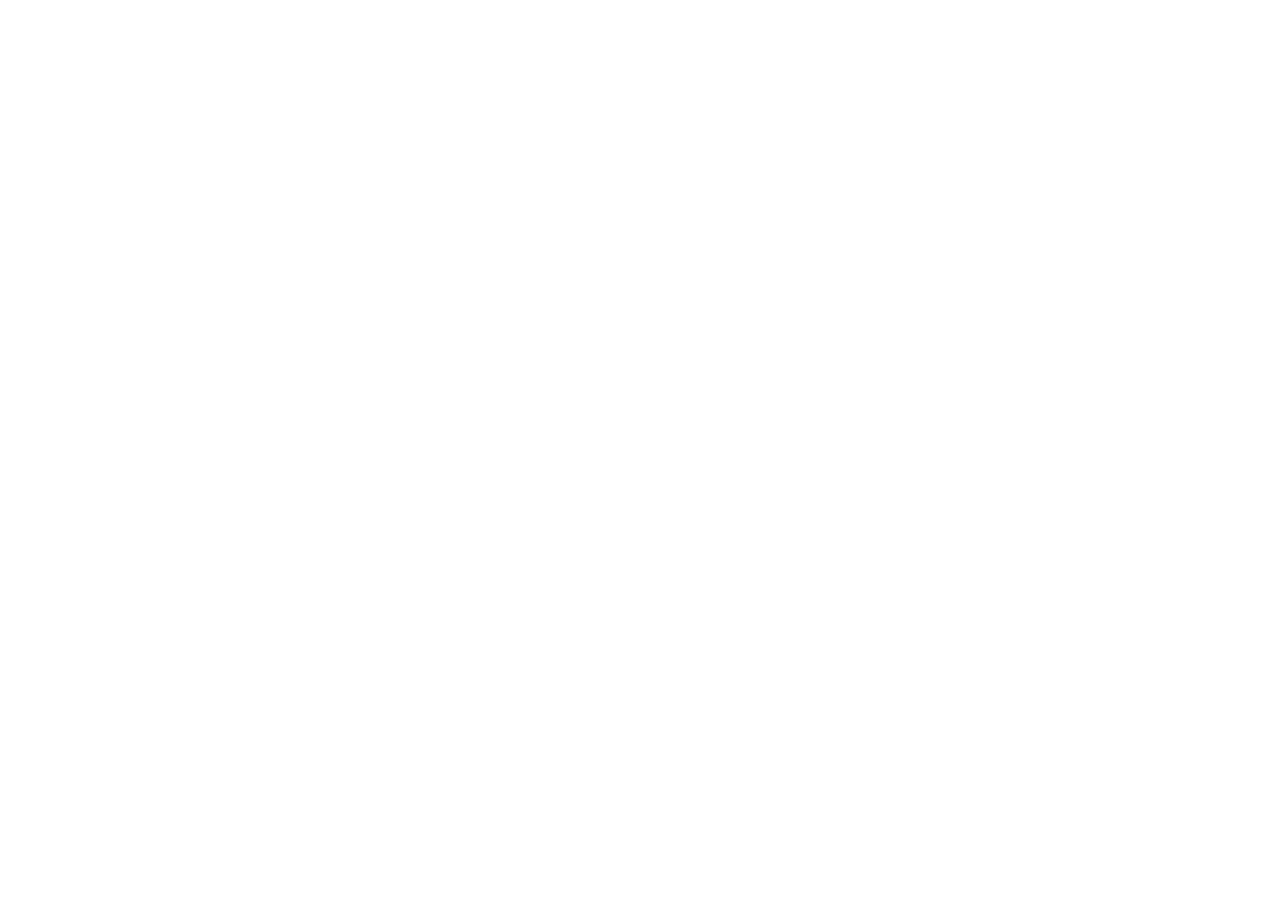
==== website/kontaktside.html @ d7597e10 "har lagt flere html filer i mappen (en for hver side) og har prøvet at lave html til den første side" ====
<!DOCTYPE html>
<html lang="en">
<head>
    <meta charset="UTF-8">
    <meta http-equiv="X-UA-Compatible" content="IE=edge">
    <meta name="viewport" content="width=device-width, initial-scale=1.0">
    <title>Ghost Media | Kontakt</title>
</head>
<body>
    
</body>
</html>
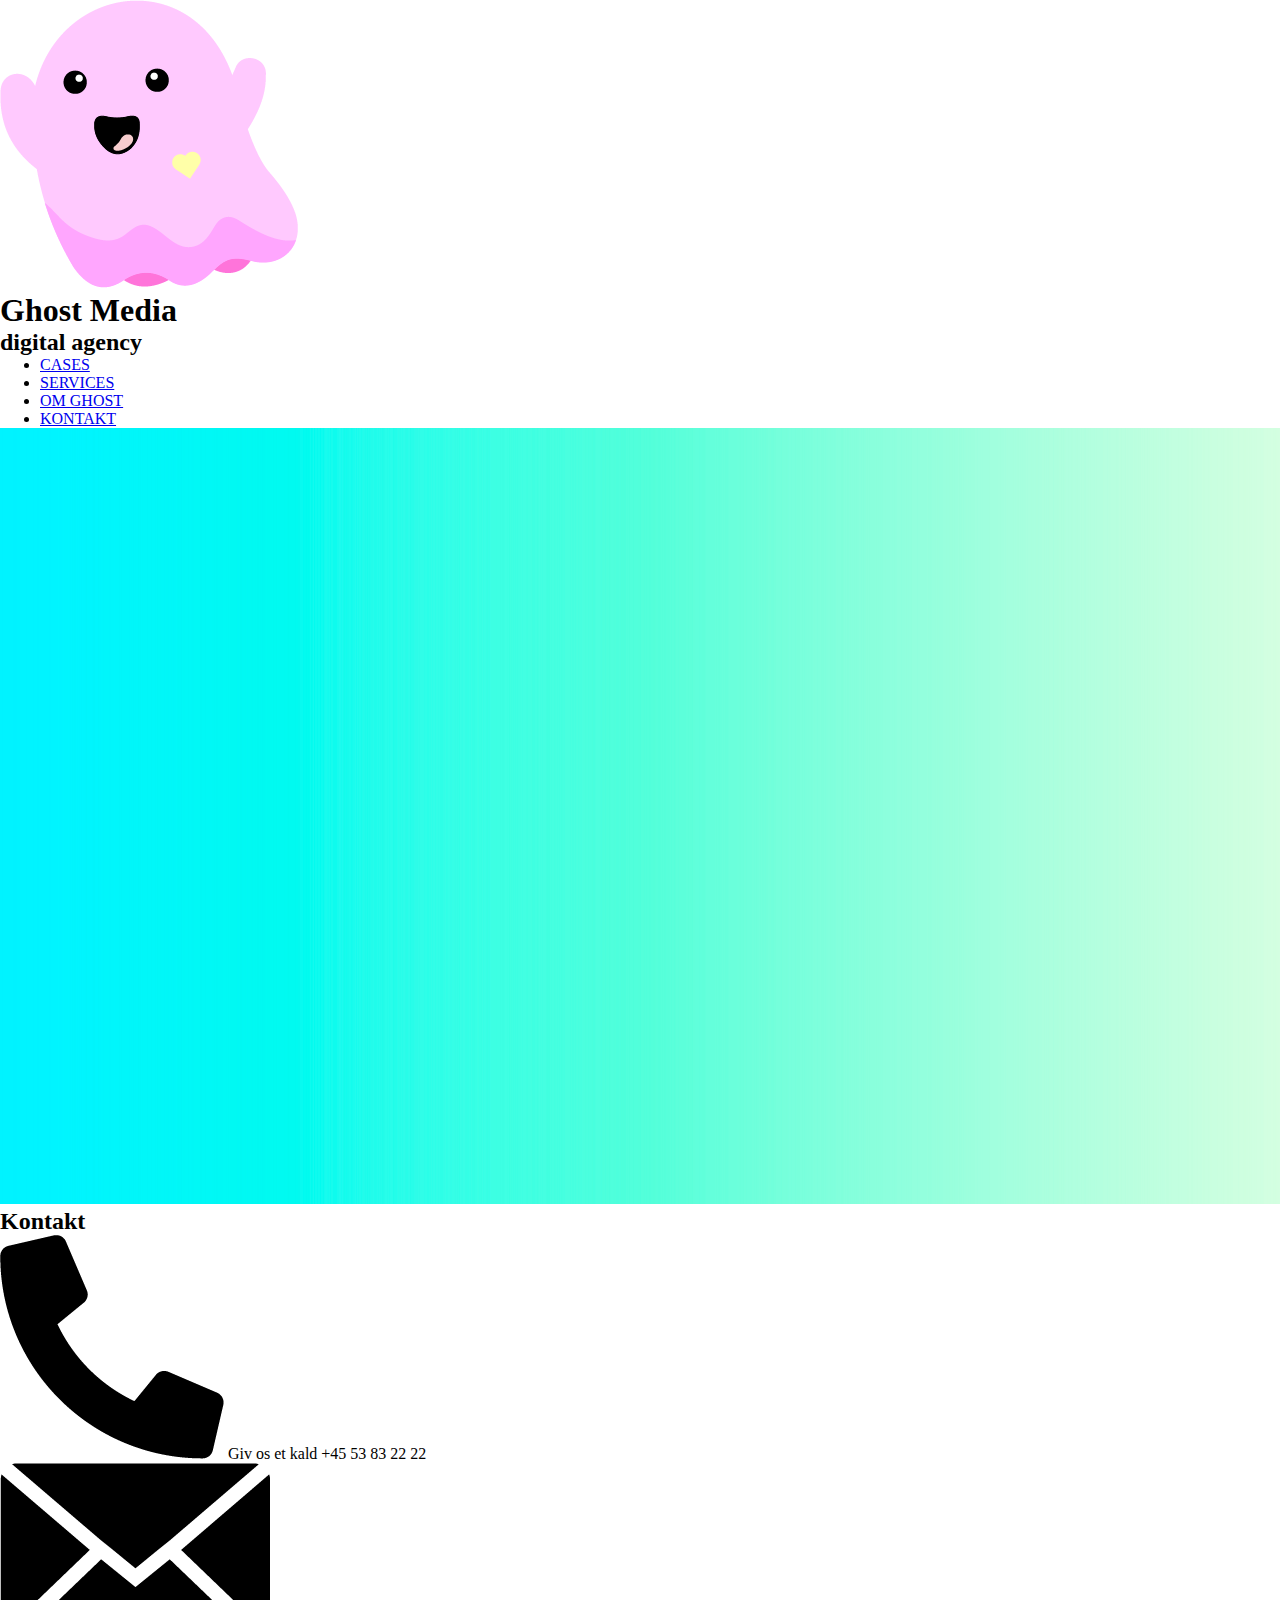
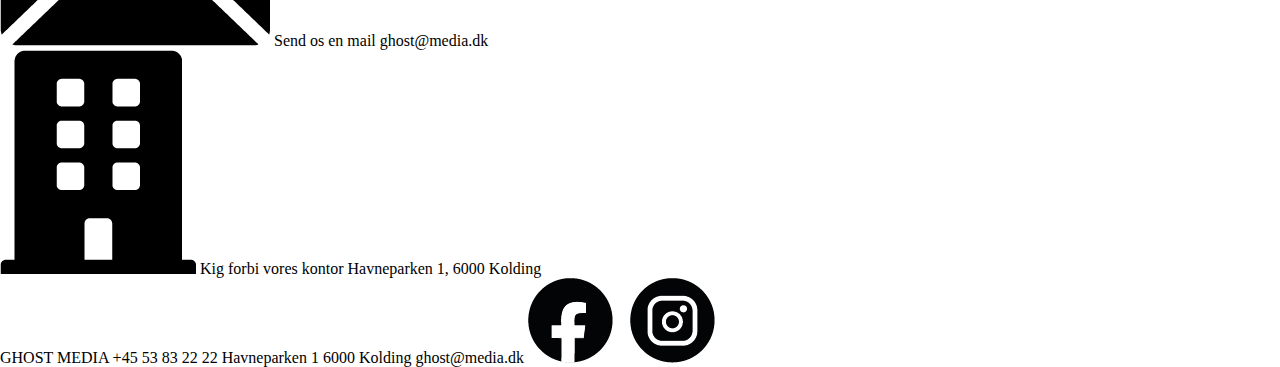
==== commit e8510642: "Kodet html filer" ====
--- a/website/kontaktside.html
+++ b/website/kontaktside.html
@@ -1,12 +1,71 @@
 <!DOCTYPE html>
-<html lang="en">
+<html lang="da">
 <head>
     <meta charset="UTF-8">
     <meta http-equiv="X-UA-Compatible" content="IE=edge">
+    <link rel="stylesheet" href="https://cdnjs.cloudflare.com/ajax/libs/font-awesome/5.15.3/css/all.min.css">
+    <link rel="stylesheet" href="../website/css/stylesheet.css">
     <meta name="viewport" content="width=device-width, initial-scale=1.0">
     <title>Ghost Media | Kontakt</title>
 </head>
 <body>
-    
+    <header>
+        <nav>
+            <img src="../website/img/logo.png" alt="logo">
+            <h1>Ghost Media</h1>
+            <h2>digital agency</h2>
+            <ul>
+                <li>
+                    <a href="#">CASES</a>
+                </li>
+                <li>
+                    <a href="#">SERVICES</a>
+                </li>
+                <li>
+                    <a href="#">OM GHOST</a>
+                </li>
+                <li>
+                    <a href="#">KONTAKT</a>
+                </li>
+            </ul>
+        </nav>
+    </header>
+    <section>
+        <img src="../website/img/kontakt baggrund.png" alt="Baggrunds billede">
+        <h2>Kontakt</h2>
+    </section>
+    <div>
+        <img src="../website/img/telefonikon.png" alt="Telefon ikon">
+        <span>Giv os et kald</span>
+        <span>+45 53 83 22 22</span>
+    </div>
+    <div>
+        <img src="../website/img/mailikon.png" alt="Mail ikon">
+        <span>Send os en mail</span>
+        <span>ghost@media.dk</span>
+    </div>
+    <div>
+        <img src="../website/img/bygningikon.png" alt="Bygning ikon">
+        <span>Kig forbi vores kontor</span>
+        <span>Havneparken 1, 6000 Kolding</span>
+    </div>
+    <article>
+        <!--Indsæt kontrakt formular her-->
+    </article>
+    <footer>
+        <span>GHOST MEDIA</span>
+        <span>+45 53 83 22 22</span>
+        <span>Havneparken 1</span>
+        <span>6000 Kolding</span>
+        <span>ghost@media.dk</span>
+        <img src="../website/img/someikoner.png" alt="SoMe ikoner">
+    </footer>
+    <script>
+        const navbarToggle = () => {
+        const nav = document.querySelector('.mainnav');
+        nav.classList.toggle('toggleShow');
+        }
+        document.querySelector('.fa-bars').addEventListener('click', navbarToggle);
+    </script>
 </body>
 </html>--- a/website/css/stylesheet.css
+++ b/website/css/stylesheet.css
@@ -0,0 +1,11 @@
+* {
+    box-sizing: border-box;
+    margin: 0;
+}
+
+/* Forside mobil */
+
+
+
+
+/* Branding side mobil */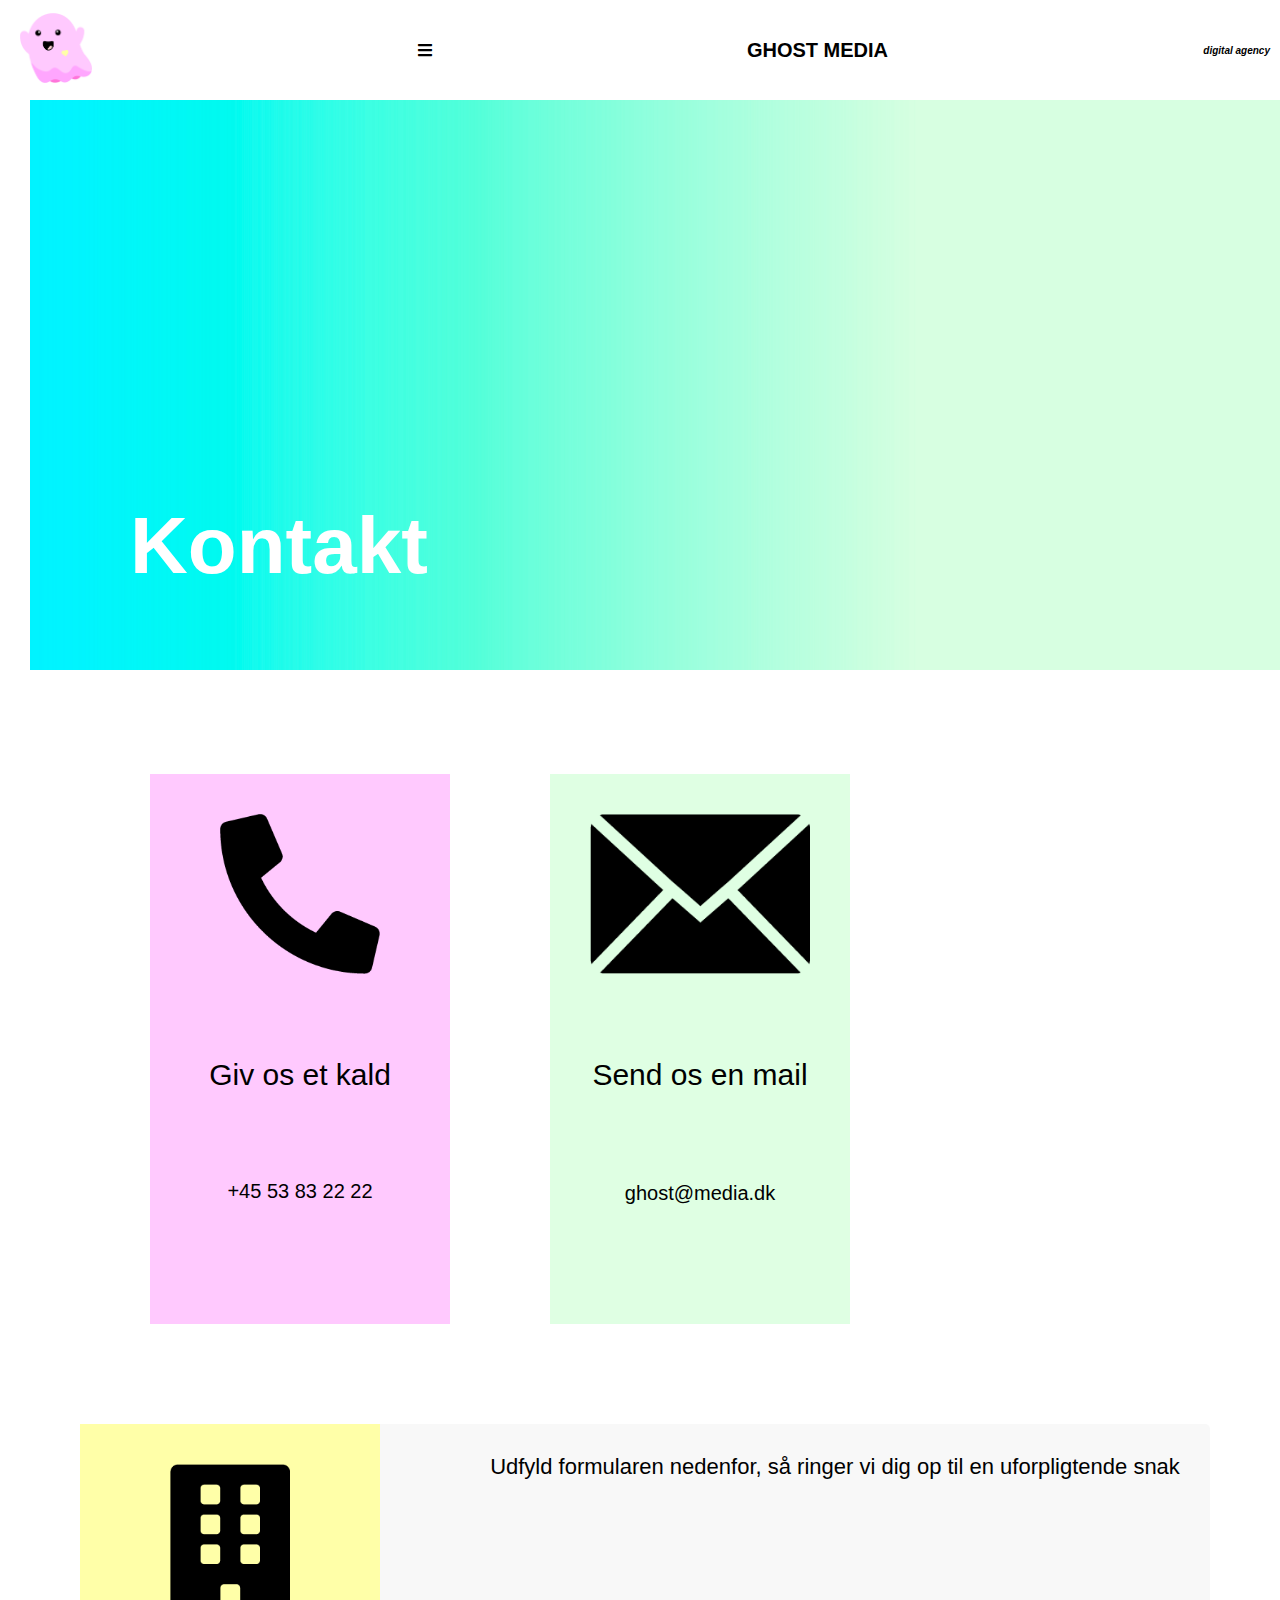
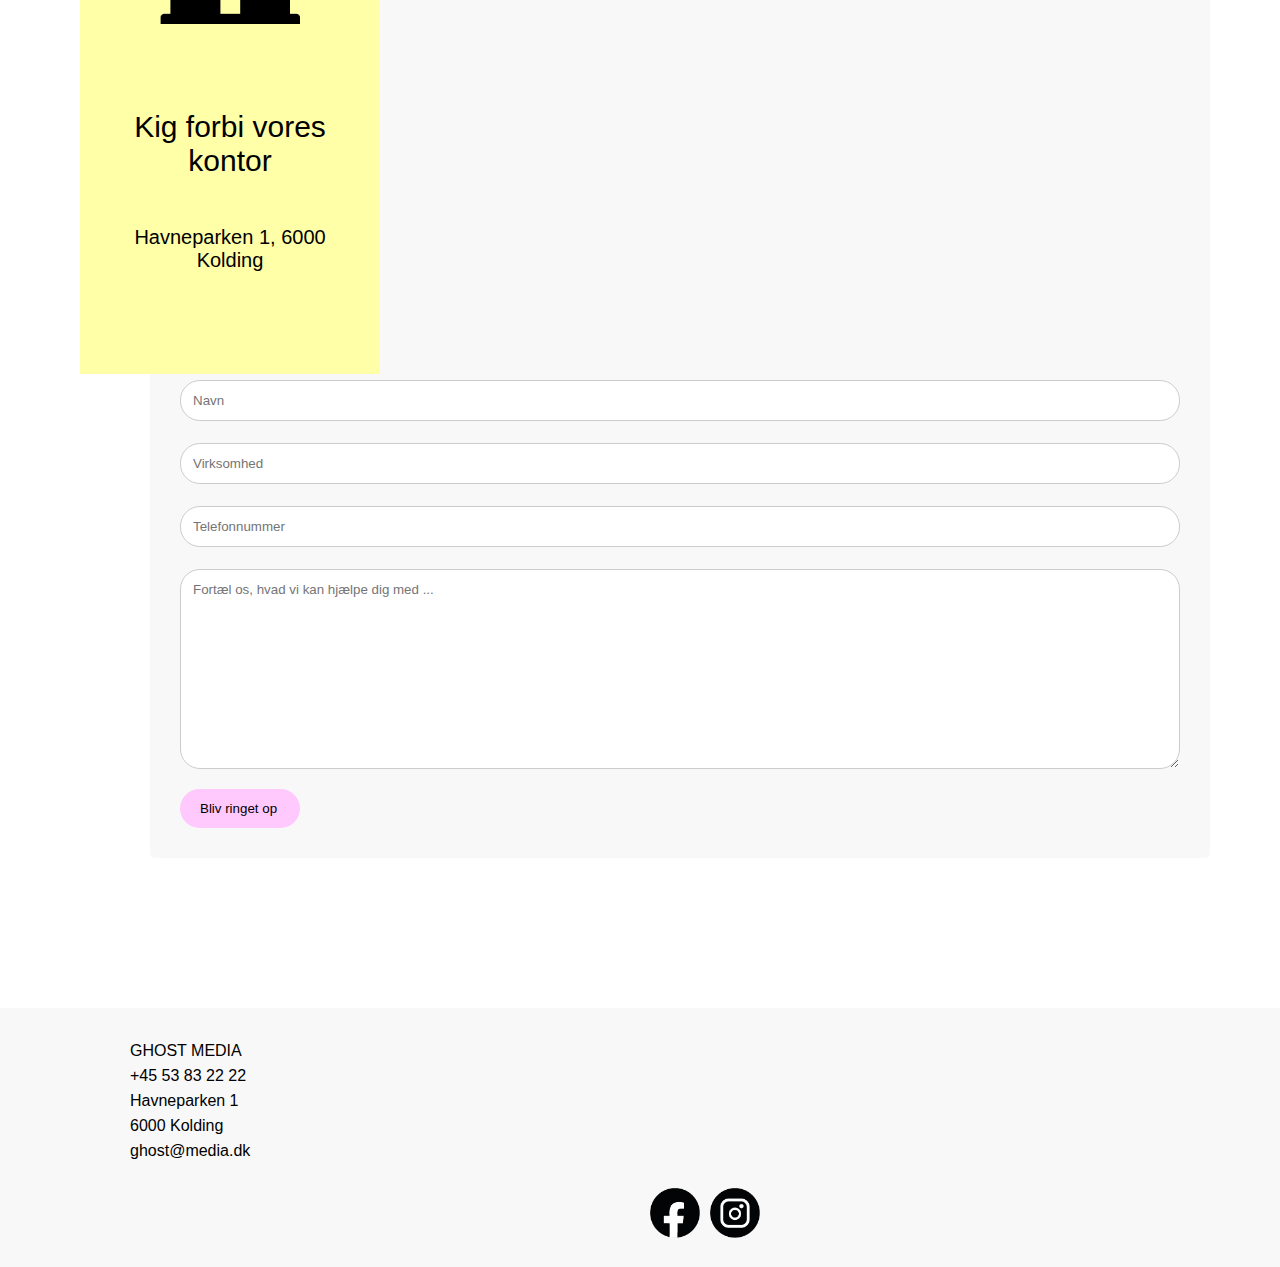
==== commit 2e303183: "nyt upload" ====
--- a/website/kontaktside.html
+++ b/website/kontaktside.html
@@ -11,9 +11,13 @@
 <body>
     <header>
         <nav>
-            <img src="../website/img/logo.png" alt="logo">
+            <a href="index.html">
+            <img class="logo" src ="../website/img/logo.png" alt="logo">
+            </a>
+            <!--Bars icon-->
+            <i class="fas fa-bars"></i> <!-- i.fas.fa-bars + enter (bars udskiftes alt efter ikon)-->
             <h1>Ghost Media</h1>
-            <h2>digital agency</h2>
+            <h2 class="h2header">digital agency</h2>
             <ul>
                 <li>
                     <a href="#">CASES</a>
@@ -31,34 +35,59 @@
         </nav>
     </header>
     <section>
-        <img src="../website/img/kontakt baggrund.png" alt="Baggrunds billede">
-        <h2>Kontakt</h2>
+        <img class="forsidebillede" src="../website/img/kontakt baggrund.png" alt="Baggrunds billede">
+        <h2 class="h2kontakt">Kontakt</h2>
     </section>
-    <div>
-        <img src="../website/img/telefonikon.png" alt="Telefon ikon">
-        <span>Giv os et kald</span>
-        <span>+45 53 83 22 22</span>
+    <div class="telefonboks">
+        <img class="telefonikon" src="../website/img/telefonikon.png" alt="Telefon ikon">
+        <br>
+        <p class="telefonp1">Giv os et kald</p>
+        <br>
+        <p class="telefonp2">+45 53 83 22 22</p>
     </div>
-    <div>
-        <img src="../website/img/mailikon.png" alt="Mail ikon">
-        <span>Send os en mail</span>
-        <span>ghost@media.dk</span>
+    <div class="mailboks">
+        <img class="mailikon" src="../website/img/mailikon.png" alt="Mail ikon">
+        <br>
+        <p class="mailp1">Send os en mail</p>
+        <p class="mailp2">ghost@media.dk</p>
     </div>
-    <div>
-        <img src="../website/img/bygningikon.png" alt="Bygning ikon">
-        <span>Kig forbi vores kontor</span>
-        <span>Havneparken 1, 6000 Kolding</span>
+    <div class="bygningboks">
+        <img class="bygningikon" src="../website/img/bygningikon.png" alt="Bygning ikon">
+        <br>
+        <p class="bygningp1">Kig forbi vores kontor</p>
+        <br>
+        <p class="bygningp2">Havneparken 1, 6000 Kolding</p>
     </div>
-    <article>
-        <!--Indsæt kontrakt formular her-->
-    </article>
+     <div class="container">
+            <p class="pformular">Udfyld formularen nedenfor, så ringer vi dig op til en uforpligtende snak</p>
+
+            <form action="action_page.php">
+          
+              <input type="text" id="navn" name="Navn" placeholder="Navn">
+          
+              <input type="text" id="virksomhed" name="virksomhed" placeholder="Virksomhed">
+          
+              <input type="text" id="telefonnummer" name="telefonnummer" placeholder="Telefonnummer">
+          
+              <textarea id="hjælp" name="hjælp" placeholder="Fortæl os, hvad vi kan hjælpe dig med ..." style="height:200px"></textarea>
+          
+              <input type="blivringetop" value="Bliv ringet op">
+          
+            </form>
+    </div>
+    
     <footer>
-        <span>GHOST MEDIA</span>
-        <span>+45 53 83 22 22</span>
-        <span>Havneparken 1</span>
-        <span>6000 Kolding</span>
-        <span>ghost@media.dk</span>
-        <img src="../website/img/someikoner.png" alt="SoMe ikoner">
+        <span class="footertekst">GHOST MEDIA</span>
+        <br>
+        <span class="footertekst">+45 53 83 22 22</span>
+        <br>
+        <span class="footertekst">Havneparken 1</span>
+        <br>
+        <span class="footertekst">6000 Kolding</span>
+        <br>
+        <span class="footertekst">ghost@media.dk</span>
+        <br>
+        <img class="some" src="../website/img/someikoner.png" alt="SoMe ikoner">
     </footer>
     <script>
         const navbarToggle = () => {
--- a/website/css/stylesheet.css
+++ b/website/css/stylesheet.css
@@ -1,11 +1,792 @@
 * {
     box-sizing: border-box;
     margin: 0;
+    font-family: Arial, Helvetica, sans-serif;
+}
+img{
+    max-width: 100%;
 }
 
 /* Forside mobil */
 
-
-
-
-/* Branding side mobil */+/* Header */
+header {
+    background-color: white;
+}
+header nav {
+    display: flex;
+    justify-content: space-between;
+    align-items: center;
+    height: 100px;
+    padding: 0 10px;
+}
+header ul {
+    display: none;
+}
+header a {
+    text-decoration: none;
+    color: black;
+    padding: 10px;
+}
+.logo {
+    height: 50px;
+}
+.toggleShow { /* Class brugt til at få menupunkterne vist ved klik på bars */
+    display: flex;
+    flex-direction: column;
+    align-items: center;
+    position: absolute;
+    top: 100px; /* Placerer menuen under headeren */
+    left: 0;
+    background-color:white;
+    width: 100%;
+    list-style-type: none;
+    padding: 0;
+}    
+.toggleShow li,
+.toggleShow a {
+        padding: 15px;
+}
+h1{
+    font-size: 20px;
+    color: black;
+    text-align: center;
+    text-transform: uppercase;
+}
+.h2header {
+    font-size: 10px;
+    font-style: italic;
+}
+
+/* Main */
+.forsidebillede {
+    height: 500px;
+    position: relative;
+}
+.h2nr2 {
+    position: absolute;
+    padding-top: 110px;
+    color: white;
+    display: inline-block;
+    text-align: center;
+    top: 110px;
+    left: 75px;
+    font-size: 25px;
+}
+.h3nr1 {
+    position: absolute;
+    padding-top: 130px;
+    color: white;
+    font-size: 13px;
+    display: inline-block;
+    text-align: center;
+    top: 150px;
+    left: 35px;
+}
+.knap1 {
+    position: absolute;
+    text-decoration: none;
+    padding: 15px;
+    color: white;
+    font-size: 15px;
+    top: 350px;
+    left: 100px;
+    border-style: solid;
+}
+.knap2 {
+    position: absolute;
+    text-decoration: none;
+    padding-top: 15px;
+    padding-bottom: 15px;
+    padding-left: 18px;
+    padding-right: 18px;
+    color: white;
+    font-size: 15px;
+    top: 430px;
+    left: 100px;
+    border-style: solid;
+}
+.knap3 {
+    position: absolute;
+    text-decoration: none;
+    padding-top: 15px;
+    padding-bottom: 15px;
+    padding-left: 23px;
+    padding-right: 23px;
+    color: white;
+    font-size: 15px;
+    top: 510px;
+    left: 100px;
+    border-style: solid;
+}
+
+/* Indsæt video her */
+
+.sloganbillede {
+    position: relative;
+    height: 200px;
+    margin-top: 40px;
+    margin-bottom: 40px;
+}
+.slogan {
+    position: absolute;
+    font-size: 25px;
+    margin-left: 30px;
+    left: 28px;
+    top: 730px;
+}
+.team {
+    margin-top: 50px;
+    margin-bottom: 50px;
+}
+.h2team {
+    margin-bottom: 20px;
+    margin-left: 20px;
+}
+.pteam1, .pteam2, .pteam3 {
+    margin-left: 20px;
+    margin-right: 20px;
+    margin-bottom: 35px;
+    line-height: 30px;
+    font-size: 14px;
+}
+.ghost {
+    height: 30px;
+    margin-top: 20px;
+    margin-left: 20px;
+}
+.kunder1 {
+    font-size: 15px;
+    margin-bottom: 5px;
+    margin-left: 20px;
+    font-weight: lighter;
+}
+.kunder2 {
+    font-size: 30px;
+    margin-bottom: 30px;
+    margin-left: 20px;
+    font-weight: lighter;
+}
+.kundelogo {
+    margin-bottom: 50px;
+    margin-left: 20px;
+    margin-right: 20px;
+    height: 179px;
+}
+footer {
+    background-color: #F8F8F8;
+    padding-top: 30px;
+}
+.footertekst {
+    margin-left: 130px;
+    line-height: 25px;
+}
+.some {
+    height: 100px;
+    padding-top: 25px;
+    padding-bottom: 25px;
+    margin-left: 130px;
+}
+
+
+/* Branding side mobil */
+
+/* Header */
+header {
+    background-color: white;
+}
+header nav {
+    display: flex;
+    justify-content: space-between;
+    align-items: center;
+    height: 100px;
+    padding: 0 10px;
+}
+header ul {
+    display: none;
+}
+header a {
+    text-decoration: none;
+    color: black;
+    padding: 10px;
+}
+.logo {
+    height: 50px;
+}
+.toggleShow { /* Class brugt til at få menupunkterne vist ved klik på bars */
+    display: flex;
+    flex-direction: column;
+    align-items: center;
+    position: absolute;
+    top: 100px; /* Placerer menuen under headeren */
+    left: 0;
+    background-color:white;
+    width: 100%;
+    list-style-type: none;
+    padding: 0;
+}    
+.toggleShow li,
+.toggleShow a {
+        padding: 15px;
+}
+h1 {
+    font-size: 20px;
+    color: black;
+    text-align: center;
+    text-transform: uppercase;
+}
+.h2header {
+    font-size: 10px;
+    font-style: italic;
+}
+
+/* Main */
+.forsidebillede {
+    height: 500px;
+    position: relative;
+}
+.h2branding {
+    position: absolute;
+    color: white;
+    display: inline-block;
+    text-align: center;
+    top: 300px;
+    left: 20px;
+    font-size: 40px;
+}
+.h2branding2 {
+    margin-top: 70px;
+    font-size: 20px;
+    margin-left: 35px;
+}
+.pbranding1, .pbranding2, .pbranding3, .pbranding4 {
+    margin-top: 30px;
+    margin-left: 20px;
+    margin-right: 20px;
+    line-height: 30px;
+    font-size: 14px;
+    text-align: center;
+}
+.h2cases {
+    margin-top: 100px;
+    margin-left: 50px;
+    font-weight: lighter;
+}
+.casesimg {
+    height: 300px;
+    margin-top: 30px;
+    margin-left: 70px;
+}
+.callusbillede {
+    height: 200px;
+    margin-top: 130px;
+    position: relative;
+}
+.callusspan1 {
+    margin-left: 95px;
+    font-size: 15px;
+    color: white;
+    position: absolute;
+    top: 2450px;
+    left: 1px;
+}
+.callusspan2 {
+    margin-left: 55px;
+    font-size: 35px;
+    font-weight: bold;
+    color: white;
+    position: absolute;
+    top: 2500px;
+    left: 1px;
+}
+footer {
+    background-color: #F8F8F8;
+    padding-top: 30px;
+}
+.footertekst {
+    margin-left: 130px;
+    line-height: 25px;
+}
+.some {
+    height: 100px;
+    padding-top: 25px;
+    padding-bottom: 25px;
+    margin-left: 130px;
+}
+
+/* Kontakt side mobil */
+
+/* Header */
+header {
+    background-color: white;
+}
+header nav {
+    display: flex;
+    justify-content: space-between;
+    align-items: center;
+    height: 100px;
+    padding: 0 10px;
+}
+header ul {
+    display: none;
+}
+header a {
+    text-decoration: none;
+    color: black;
+    padding: 10px;
+}
+.logo {
+    height: 50px;
+}
+.toggleShow { /* Class brugt til at få menupunkterne vist ved klik på bars */
+    display: flex;
+    flex-direction: column;
+    align-items: center;
+    position: absolute;
+    top: 100px; /* Placerer menuen under headeren */
+    left: 0;
+    background-color:white;
+    width: 100%;
+    list-style-type: none;
+    padding: 0;
+}    
+.toggleShow li,
+.toggleShow a {
+        padding: 15px;
+}
+h1 {
+    font-size: 20px;
+    color: black;
+    text-align: center;
+    text-transform: uppercase;
+}
+.h2header {
+    font-size: 10px;
+    font-style: italic;
+}
+
+/* Main */
+.forsidebillede {
+    height: 500px;
+    position: relative;
+    width: 100%;
+}
+.h2kontakt{
+    position: absolute;
+    color: white;
+    display: inline-block;
+    text-align: center;
+    top: 300px;
+    left: 20px;
+    font-size: 40px;
+}
+
+.telefonboks {
+    background-color: #FFC9FE;
+    width: 170px;
+    margin-top: 30px;
+    text-align: center;
+    padding: 20px;
+    margin-left: 15px;
+    float: left;
+}
+.telefonikon {
+    height: 120px;
+    padding: 20px;
+}
+.telefonp1 {
+    padding-top: 40px;
+    font-size: 18px;
+}
+.telefonp2{
+    padding-top: 20px;
+    font-size: 12px;
+}
+
+.mailboks {
+    background-color: #DFFFE3;
+    width: 170px;
+    margin-top: 30px;
+    text-align: center;
+    padding: 20px;
+    float: right;
+    margin-right: 25px;
+}
+.mailikon {
+    height: 120px;
+    padding: 20px;
+}
+.mailp1 {
+    padding-top: 40px;
+    font-size: 18px;
+}
+.mailp2 {
+    padding-top: 38px;
+    font-size: 12px;
+}
+
+.bygningboks {
+    background-color: #FFFFA8;
+    width: 170px;
+    margin-top: 350px;
+    text-align: center;
+    padding: 20px;
+    margin-left: 110px;
+    margin-right: 110px;
+    
+}
+.bygningikon {
+    height: 120px;
+    padding: 20px;
+}
+.bygningp1 {
+    padding-top: 40px;
+    font-size: 18px;
+}
+.bygningp2 {
+    padding-top: 20px;
+    font-size: 12px;
+}
+input[type=text], select, textarea {
+    width: 100%; 
+    padding: 12px;
+    border: 1px solid #ccc; 
+    border-radius: 20px; 
+    box-sizing: border-box; 
+    margin-top: 6px; 
+    margin-bottom: 16px; 
+    resize: vertical;
+  }
+
+  .pformular {
+      font-size: 15px;
+      padding-bottom: 15px;
+  
+  }
+  input[type=blivringetop] {
+    background-color: #FFC9FE;
+    color: black;
+    padding: 12px 20px;
+    border: none;
+    border-radius: 20px;
+    width: 120px;
+
+  }
+  
+  input[type=blivringetop]:hover {
+    background-color: #FFC9FE;
+  }
+  .container {
+    border-radius: 5px;
+    background-color: #f8f8f8;
+    padding: 30px;
+    margin-right: 20px;
+    margin-left: 20px;
+    margin-bottom: 100px;
+    margin-top: 40px;
+  }
+.kontaktfooter {
+    background-color: #F8F8F8;
+    padding-top: 30px;
+}
+.footertekstkontakt {
+    margin-left: 130px;
+    line-height: 25px;
+}
+.somekontakt {
+    height: 100px;
+    padding-top: 25px;
+    padding-bottom: 25px;
+    margin-left: 130px;
+}
+
+/* Forside desktop */
+@media screen and (min-width: 700px) {
+    
+    /* Header */
+    .logo {
+        height: 70px;
+    }
+
+    /* Main */
+    .forsidebillede {
+        height: 570px;
+        margin-left: 30px;
+        margin-right: 30px;
+    }
+    .h2nr2 {
+        padding-top: 60px;
+        top: 110px;
+        left: 100px;
+        font-size: 30px;
+    }
+    .h3nr1 {
+        padding-top: 100px;
+        font-size: 20px;
+        top: 150px;
+        left: 100px;
+    }
+    .knap1 {
+        padding: 25px;
+        font-size: 25px;
+        top: 500px;
+        left: 100px;
+    }
+    .knap2 {
+        padding-top: 25px;
+        padding-bottom: 25px;
+        padding-left: 29px;
+        padding-right: 29px;
+        font-size: 25px;
+        top: 500px;
+        left: 600px;
+    }
+    .knap3 {
+        padding-top: 25px;
+        padding-bottom: 25px;
+        padding-left: 37px;
+        padding-right: 37px;
+        font-size: 25px;
+        top: 500px;
+        left: 1050px;
+    }
+    .sloganbillede {
+        height: 250px;
+        width: 100%;
+    }
+    .slogan {
+        font-size: 40px;
+        margin-left: 500px;
+        left: 25px;
+        top: 815px;
+    }
+    .team {
+        margin-top: 100px;
+        margin-bottom: 100px;
+    }
+    .h2team {
+        margin-bottom: 20px;
+        margin-left: 900px;
+    }
+    .pteam1, .pteam2, .pteam3 {
+        margin-left: 900px;
+        margin-right: 40px;
+        margin-bottom: 35px;
+        line-height: 50px;
+        font-size: 15px;
+    }
+    .ghost {
+        height: 50px;
+        margin-left: 350px;
+    }
+    .kunder1 {
+        font-size: 20px;
+        margin-bottom: 10px;
+        margin-left: 350px;
+    }
+    .kunder2 {
+        font-size: 35px;
+        margin-bottom: 50px;
+        margin-left: 350px;
+    }
+    .kundelogo {
+        margin-bottom: 150px;
+        margin-left: 350px;
+        height: 400px;
+    }
+    footer {
+        padding-top: 30px;
+    }
+    .footertekst {
+        margin-left: 130px;
+        line-height: 25px;
+    }
+    .some {
+        padding-top: 25px;
+        padding-bottom: 25px;
+        margin-left: 650px;
+    }
+}
+
+/* Branding side desktop */
+@media screen and (min-width: 700px) {
+    
+    /* Header */
+    .logo {
+        height: 70px;
+    }
+
+    /* Main */
+    .forsidebillede {
+        height: 570px;
+        margin-left: 30px;
+        margin-right: 30px;
+    }
+    .h2branding {
+        top: 500px;
+        left: 130px;
+        font-size: 80px;
+    }
+    .h2branding2 {
+        margin-top: 150px;
+        margin-bottom: 80px;
+        font-size: 40px;
+        text-align: center;
+    }
+    .pbranding1, .pbranding2, .pbranding3, .pbranding4 {
+        margin-top: 30px;
+        margin-left: 250px;
+        margin-right: 250px;
+        line-height: 40px;
+        font-size: 15px;
+    }
+    .h2cases {
+        margin-top: 200px;
+        margin-left: 70px;
+    }
+    .casesimg {
+        height: 420px;
+        margin-top: 30px;
+        margin-left: 70px;
+        margin-right: 70px;
+    }
+    .callusbillede {
+        height: 250px;
+        width: 100%;
+        margin-top: 250px;
+    }
+    .callusspan1 {
+        margin-left: 600px;
+        font-size: 20px;
+        top: 2225px;
+    }
+    .callusspan2 {
+        margin-left: 500px;
+        font-size: 60px;
+        top: 2280px;
+    }
+    footer {
+        padding-top: 30px;
+    }
+    .footertekst {
+        margin-left: 130px;
+        line-height: 25px;
+    }
+    .some {
+        padding-top: 25px;
+        padding-bottom: 25px;
+        margin-left: 650px;
+    }
+}
+
+/* Kontakt side desktop */
+@media screen and (min-width: 700px) {
+ 
+/* Header */
+ .logo {
+    height: 70px;
+}
+
+/* Main */
+.forsidebillede {
+    height: 570px;
+    margin-left: 30px;
+    margin-right: 30px;
+}
+.h2kontakt {
+    top: 500px;
+    left: 130px;
+    font-size: 80px;
+}
+.telefonboks {
+    width: 300px;
+    height: 550px;
+    margin-top: 100px;
+    text-align: center;
+    padding: 20px;
+    margin-left: 150px;
+    float: left;
+
+}
+.telefonikon{
+height: 200px;
+padding: 20px;
+}
+.telefonp1 {
+    padding-top: 60px;
+    font-size: 30px;
+}
+.telefonp2{
+    padding-top: 70px;
+    font-size: 20px;
+}
+.mailboks {
+    width: 300px;
+    height: 550px;
+    margin-top: 100px;
+    text-align: center;
+    padding: 20px;
+    margin-left: 100px;
+    float: left;
+
+}
+.mailikon{
+height: 200px;
+padding: 20px;
+}
+.mailp1 {
+    padding-top: 60px;
+    font-size: 30px;
+}
+.mailp2{
+    padding-top: 90px;
+    font-size: 20px;
+}
+.bygningboks {
+    width: 300px;
+    height: 550px;
+    margin-top: 100px;
+    text-align: center;
+    padding: 20px;
+    margin-left: 80px;
+    float: left;
+}
+.bygningikon{
+height: 200px;
+padding: 20px;
+}
+.bygningp1 {
+    padding-top: 62px;
+    font-size: 30px;
+}
+.bygningp2{
+    padding-top: 30px;
+    font-size: 20px;
+}
+.pformular {
+    font-size: 22px;
+    padding-bottom: 15px; 
+    text-align: center;
+}
+
+  .container {
+    padding: 30px;
+    margin-right: 70px;
+    margin-left: 150px;
+    margin-bottom: 150px;
+    margin-top: 750px;
+  }
+
+footer {
+    padding-top: 30px;
+}
+.footertekst {
+    margin-left: 130px;
+    line-height: 25px;
+}
+.some {
+    padding-top: 25px;
+    padding-bottom: 25px;
+    margin-left: 650px;
+}
+}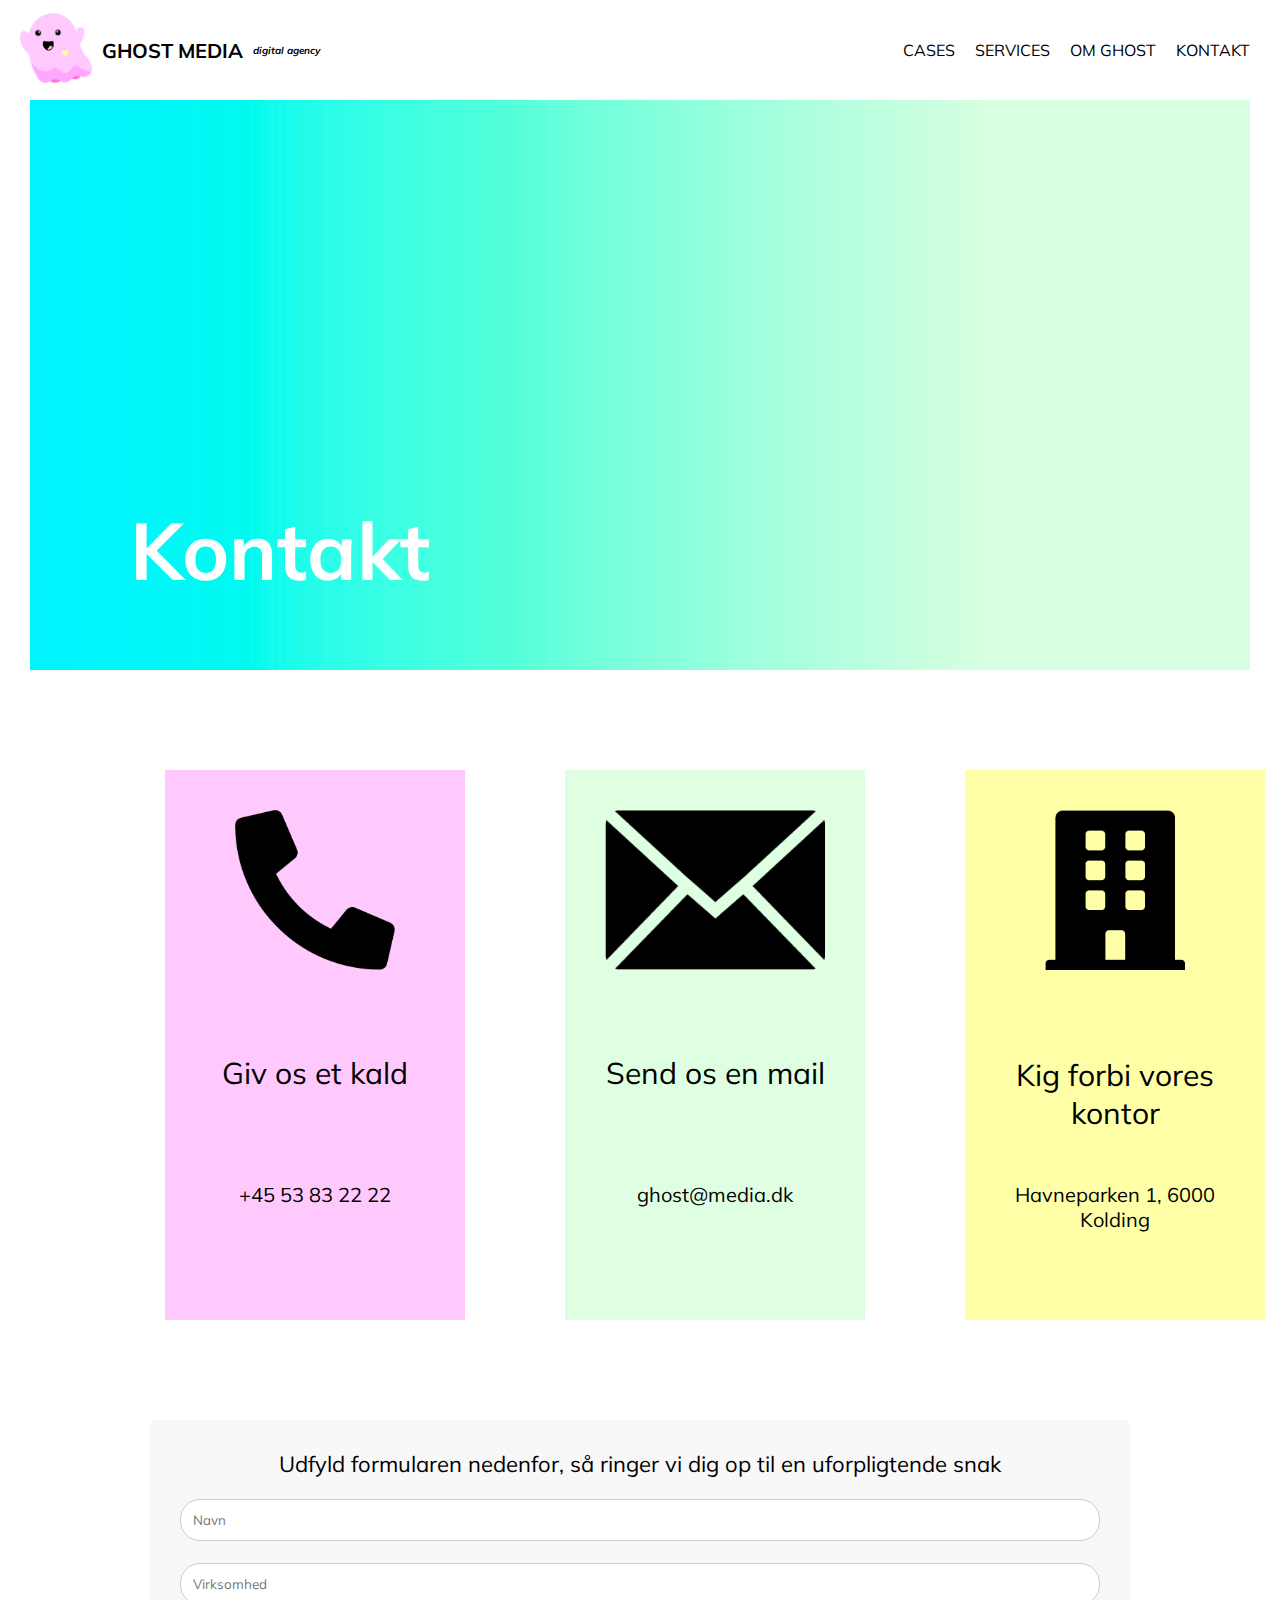
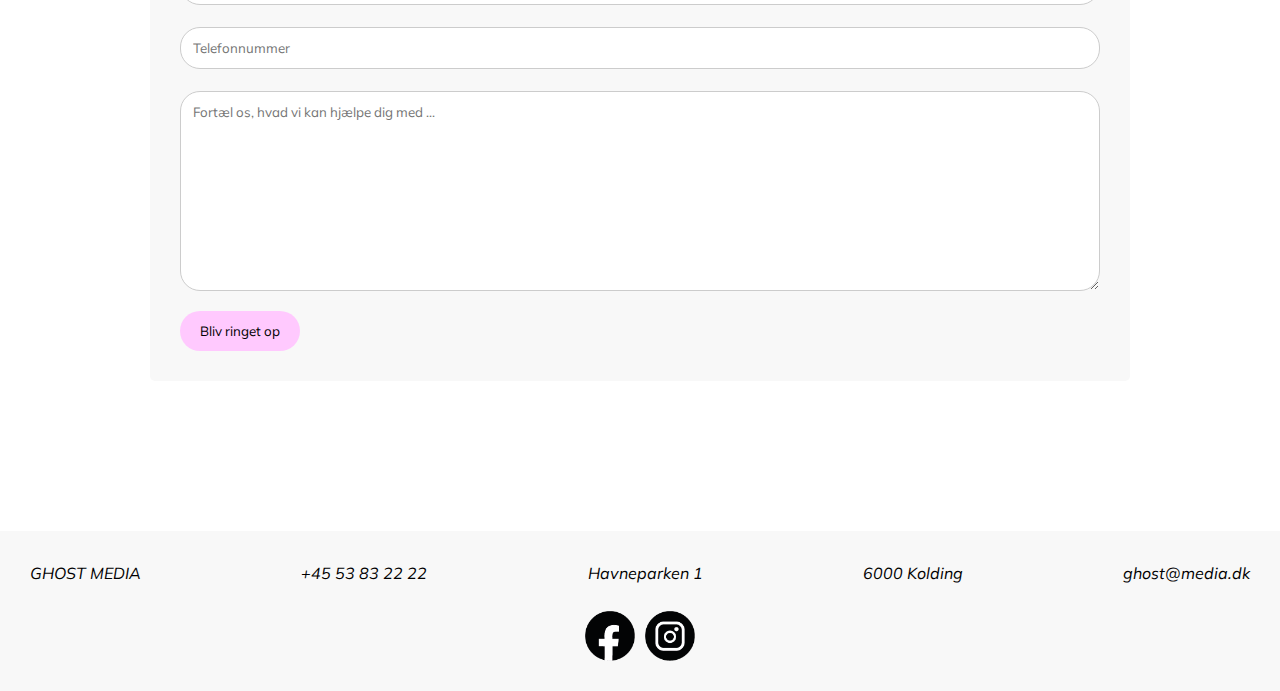
==== commit 909d8726: "ny opdate" ====
--- a/website/kontaktside.html
+++ b/website/kontaktside.html
@@ -4,21 +4,26 @@
     <meta charset="UTF-8">
     <meta http-equiv="X-UA-Compatible" content="IE=edge">
     <link rel="stylesheet" href="https://cdnjs.cloudflare.com/ajax/libs/font-awesome/5.15.3/css/all.min.css">
+    <link rel="preconnect" href="https://fonts.googleapis.com"> 
+    <link rel="preconnect" href="https://fonts.gstatic.com" crossorigin> 
+    <link href="https://fonts.googleapis.com/css2?family=Mulish:wght@200;900&display=swap" rel="stylesheet">
     <link rel="stylesheet" href="../website/css/stylesheet.css">
+    <link rel="icon" href="../website/img/logo.png" type="image/png">
     <meta name="viewport" content="width=device-width, initial-scale=1.0">
     <title>Ghost Media | Kontakt</title>
 </head>
 <body>
     <header>
         <nav>
-            <a href="index.html">
-            <img class="logo" src ="../website/img/logo.png" alt="logo">
-            </a>
-            <!--Bars icon-->
-            <i class="fas fa-bars"></i> <!-- i.fas.fa-bars + enter (bars udskiftes alt efter ikon)-->
-            <h1>Ghost Media</h1>
-            <h2 class="h2header">digital agency</h2>
-            <ul>
+            <div class="brand">
+                <a href="index.html">
+                    <img class="logo" src ="../website/img/logo.png" alt="logo">
+                </a>
+                <h1>Ghost Media</h1>
+                <h2 class="h2header">digital agency</h2>
+            </div>
+            <i class="fas fa-bars"></i>
+            <ul class="mainnav">
                 <li>
                     <a href="#">CASES</a>
                 </li>
@@ -34,67 +39,57 @@
             </ul>
         </nav>
     </header>
-    <section>
-        <img class="forsidebillede" src="../website/img/kontakt baggrund.png" alt="Baggrunds billede">
-        <h2 class="h2kontakt">Kontakt</h2>
-    </section>
-    <div class="telefonboks">
-        <img class="telefonikon" src="../website/img/telefonikon.png" alt="Telefon ikon">
-        <br>
-        <p class="telefonp1">Giv os et kald</p>
-        <br>
-        <p class="telefonp2">+45 53 83 22 22</p>
-    </div>
-    <div class="mailboks">
-        <img class="mailikon" src="../website/img/mailikon.png" alt="Mail ikon">
-        <br>
-        <p class="mailp1">Send os en mail</p>
-        <p class="mailp2">ghost@media.dk</p>
-    </div>
-    <div class="bygningboks">
-        <img class="bygningikon" src="../website/img/bygningikon.png" alt="Bygning ikon">
-        <br>
-        <p class="bygningp1">Kig forbi vores kontor</p>
-        <br>
-        <p class="bygningp2">Havneparken 1, 6000 Kolding</p>
-    </div>
-     <div class="container">
-            <p class="pformular">Udfyld formularen nedenfor, så ringer vi dig op til en uforpligtende snak</p>
-
-            <form action="action_page.php">
-          
-              <input type="text" id="navn" name="Navn" placeholder="Navn">
-          
-              <input type="text" id="virksomhed" name="virksomhed" placeholder="Virksomhed">
-          
-              <input type="text" id="telefonnummer" name="telefonnummer" placeholder="Telefonnummer">
-          
-              <textarea id="hjælp" name="hjælp" placeholder="Fortæl os, hvad vi kan hjælpe dig med ..." style="height:200px"></textarea>
-          
-              <input type="blivringetop" value="Bliv ringet op">
-          
-            </form>
-    </div>
-    
-    <footer>
-        <span class="footertekst">GHOST MEDIA</span>
-        <br>
-        <span class="footertekst">+45 53 83 22 22</span>
-        <br>
-        <span class="footertekst">Havneparken 1</span>
-        <br>
-        <span class="footertekst">6000 Kolding</span>
-        <br>
-        <span class="footertekst">ghost@media.dk</span>
-        <br>
-        <img class="some" src="../website/img/someikoner.png" alt="SoMe ikoner">
-    </footer>
     <script>
         const navbarToggle = () => {
-        const nav = document.querySelector('.mainnav');
-        nav.classList.toggle('toggleShow');
+            const nav = document.querySelector('.mainnav');
+            nav.classList.toggle('toggleShow');
         }
         document.querySelector('.fa-bars').addEventListener('click', navbarToggle);
     </script>
+    <main>
+        <section class="forsidebilledeKontakt">
+            <h2 class="h2kontakt">Kontakt</h2>
+        </section>
+        <div class="telefonboks">
+            <img class="telefonikon" src="../website/img/telefonikon.png" alt="Telefon ikon">
+            <br>
+            <p class="telefonp1">Giv os et kald</p>
+            <br>
+            <p class="telefonp2">+45 53 83 22 22</p>
+        </div>
+        <div class="mailboks">
+            <img class="mailikon" src="../website/img/mailikon.png" alt="Mail ikon">
+            <br>
+            <p class="mailp1">Send os en mail</p>
+            <p class="mailp2">ghost@media.dk</p>
+        </div>
+        <div class="bygningboks">
+            <img class="bygningikon" src="../website/img/bygningikon.png" alt="Bygning ikon">
+            <br>
+            <p class="bygningp1">Kig forbi vores kontor</p>
+            <br>
+            <p class="bygningp2">Havneparken 1, 6000 Kolding</p>
+        </div>
+        <div class="container">
+            <p class="pformular">Udfyld formularen nedenfor, så ringer vi dig op til en uforpligtende snak</p>
+            <form action="action_page.php">
+            <input type="text" id="navn" name="Navn" placeholder="Navn">
+            <input type="text" id="virksomhed" name="virksomhed" placeholder="Virksomhed">
+            <input type="text" id="telefonnummer" name="telefonnummer" placeholder="Telefonnummer">
+            <textarea id="hjælp" name="hjælp" placeholder="Fortæl os, hvad vi kan hjælpe dig med ..." style="height:200px"></textarea>
+            <input type="submit" value="Bliv ringet op">
+            </form>
+        </div>
+    </main>
+    <footer>
+        <address>
+            <span>GHOST MEDIA</span>
+            <span>+45 53 83 22 22</span>
+            <span>Havneparken 1</span>
+            <span>6000 Kolding</span>
+            <span>ghost@media.dk</span>
+        </address>
+        <img class="some" src="img/someikoner.png" alt="SoMe ikoner">
+    </footer>
 </body>
 </html>--- a/website/css/stylesheet.css
+++ b/website/css/stylesheet.css
@@ -1,18 +1,42 @@
 * {
     box-sizing: border-box;
     margin: 0;
-    font-family: Arial, Helvetica, sans-serif;
-}
-img{
+    font-family: 'Mulish', sans-serif;
+}
+img {
     max-width: 100%;
+}
+header {
+    background-color: white;
+}
+main {
+    max-width: 100%;
+}
+
+/* Footer mobil */
+footer { 
+    width: 100%;
+    max-width: 100%;
+    display: flex;
+    flex-direction: column;
+    justify-content: center;
+    align-items: center;
+    padding: 30px;
+    background-color: #F8F8F8;
+}
+address {
+    display: flex;
+    align-items: center;
+    flex-direction: column;
+    line-height: 25px;
+}
+.some {
+    padding-top: 25px;
+    height: 75px;
 }
 
 /* Forside mobil */
-
 /* Header */
-header {
-    background-color: white;
-}
 header nav {
     display: flex;
     justify-content: space-between;
@@ -20,8 +44,12 @@
     height: 100px;
     padding: 0 10px;
 }
-header ul {
-    display: none;
+.brand {
+    display: flex;
+    align-items: center;
+}
+.h2header {
+    margin-left: 10px;
 }
 header a {
     text-decoration: none;
@@ -31,12 +59,15 @@
 .logo {
     height: 50px;
 }
-.toggleShow { /* Class brugt til at få menupunkterne vist ved klik på bars */
+header ul {
+    display: none;
+}
+.toggleShow {
     display: flex;
     flex-direction: column;
     align-items: center;
     position: absolute;
-    top: 100px; /* Placerer menuen under headeren */
+    top: 100px;
     left: 0;
     background-color:white;
     width: 100%;
@@ -45,9 +76,9 @@
 }    
 .toggleShow li,
 .toggleShow a {
-        padding: 15px;
-}
-h1{
+    padding: 15px;
+}
+h1 {
     font-size: 20px;
     color: black;
     text-align: center;
@@ -57,75 +88,60 @@
     font-size: 10px;
     font-style: italic;
 }
-
 /* Main */
 .forsidebillede {
+    display: flex;
+    flex-direction: column;
+    align-items: center;
+    justify-content: center;
+    background-image: url(../img/index\ baggrund.png);
+    background-size: cover;
     height: 500px;
-    position: relative;
-}
-.h2nr2 {
-    position: absolute;
-    padding-top: 110px;
+    padding: 30px;
+}
+.forsidebillede h2 {
     color: white;
     display: inline-block;
     text-align: center;
-    top: 110px;
-    left: 75px;
     font-size: 25px;
-}
-.h3nr1 {
-    position: absolute;
-    padding-top: 130px;
+    margin-top: auto;
+    margin-bottom: 30px;
+}
+.forsidebillede h3 {
     color: white;
     font-size: 13px;
     display: inline-block;
-    text-align: center;
-    top: 150px;
-    left: 35px;
-}
-.knap1 {
-    position: absolute;
+    margin-bottom: auto;
+    font-weight: lighter;
+}
+.forsidebillede .tilbud {
+    margin-top: auto;
+    width: 65%;
+}
+.forsidebillede a {
     text-decoration: none;
+    margin: 10px;
     padding: 15px;
     color: white;
     font-size: 15px;
-    top: 350px;
-    left: 100px;
     border-style: solid;
-}
-.knap2 {
-    position: absolute;
-    text-decoration: none;
-    padding-top: 15px;
-    padding-bottom: 15px;
-    padding-left: 18px;
-    padding-right: 18px;
-    color: white;
-    font-size: 15px;
-    top: 430px;
-    left: 100px;
-    border-style: solid;
-}
-.knap3 {
-    position: absolute;
-    text-decoration: none;
-    padding-top: 15px;
-    padding-bottom: 15px;
-    padding-left: 23px;
-    padding-right: 23px;
-    color: white;
-    font-size: 15px;
-    top: 510px;
-    left: 100px;
-    border-style: solid;
-}
-
-/* Indsæt video her */
-
+    width: 100%;
+    display: flex;
+    flex-direction: column;
+    align-items: center;
+    justify-content: center;
+}
+video {
+    display: block;
+    margin: auto;
+    margin-top: 50px;
+    width: 360px;
+    height: 220px;
+}
 .sloganbillede {
     position: relative;
     height: 200px;
-    margin-top: 40px;
+    margin-top: 50px;
     margin-bottom: 40px;
 }
 .slogan {
@@ -133,19 +149,21 @@
     font-size: 25px;
     margin-left: 30px;
     left: 28px;
-    top: 730px;
+    top: 136.5%;
 }
 .team {
     margin-top: 50px;
     margin-bottom: 50px;
 }
 .h2team {
-    margin-bottom: 20px;
-    margin-left: 20px;
+    margin-bottom: 40px;
+    text-align: center;
+    font-weight: lighter;
 }
 .pteam1, .pteam2, .pteam3 {
-    margin-left: 20px;
-    margin-right: 20px;
+    text-align: center;
+    margin-left: 30px;
+    margin-right: 30px;
     margin-bottom: 35px;
     line-height: 30px;
     font-size: 14px;
@@ -171,26 +189,14 @@
     margin-bottom: 50px;
     margin-left: 20px;
     margin-right: 20px;
-    height: 179px;
-}
-footer {
-    background-color: #F8F8F8;
-    padding-top: 30px;
+    height: 170px;
 }
 .footertekst {
     margin-left: 130px;
     line-height: 25px;
 }
-.some {
-    height: 100px;
-    padding-top: 25px;
-    padding-bottom: 25px;
-    margin-left: 130px;
-}
-
 
 /* Branding side mobil */
-
 /* Header */
 header {
     background-color: white;
@@ -201,49 +207,22 @@
     align-items: center;
     height: 100px;
     padding: 0 10px;
-}
-header ul {
-    display: none;
 }
 header a {
     text-decoration: none;
     color: black;
     padding: 10px;
 }
-.logo {
-    height: 50px;
-}
-.toggleShow { /* Class brugt til at få menupunkterne vist ved klik på bars */
+/* Main */
+.forsidebilledeProdukt {
     display: flex;
     flex-direction: column;
     align-items: center;
-    position: absolute;
-    top: 100px; /* Placerer menuen under headeren */
-    left: 0;
-    background-color:white;
-    width: 100%;
-    list-style-type: none;
-    padding: 0;
-}    
-.toggleShow li,
-.toggleShow a {
-        padding: 15px;
-}
-h1 {
-    font-size: 20px;
-    color: black;
-    text-align: center;
-    text-transform: uppercase;
-}
-.h2header {
-    font-size: 10px;
-    font-style: italic;
-}
-
-/* Main */
-.forsidebillede {
+    justify-content: center;
+    background-image: url(../img/produkt\ baggrund.png);
+    background-size: cover;
     height: 500px;
-    position: relative;
+    padding: 30px;
 }
 .h2branding {
     position: absolute;
@@ -251,13 +230,12 @@
     display: inline-block;
     text-align: center;
     top: 300px;
-    left: 20px;
     font-size: 40px;
 }
 .h2branding2 {
     margin-top: 70px;
     font-size: 20px;
-    margin-left: 35px;
+    text-align: center;
 }
 .pbranding1, .pbranding2, .pbranding3, .pbranding4 {
     margin-top: 30px;
@@ -275,7 +253,7 @@
 .casesimg {
     height: 300px;
     margin-top: 30px;
-    margin-left: 70px;
+    margin-left: 60px;
 }
 .callusbillede {
     height: 200px;
@@ -299,23 +277,8 @@
     top: 2500px;
     left: 1px;
 }
-footer {
-    background-color: #F8F8F8;
-    padding-top: 30px;
-}
-.footertekst {
-    margin-left: 130px;
-    line-height: 25px;
-}
-.some {
-    height: 100px;
-    padding-top: 25px;
-    padding-bottom: 25px;
-    margin-left: 130px;
-}
 
 /* Kontakt side mobil */
-
 /* Header */
 header {
     background-color: white;
@@ -326,68 +289,38 @@
     align-items: center;
     height: 100px;
     padding: 0 10px;
-}
-header ul {
-    display: none;
 }
 header a {
     text-decoration: none;
     color: black;
     padding: 10px;
 }
-.logo {
-    height: 50px;
-}
-.toggleShow { /* Class brugt til at få menupunkterne vist ved klik på bars */
+/* Main */
+.forsidebilledeKontakt {
     display: flex;
     flex-direction: column;
     align-items: center;
-    position: absolute;
-    top: 100px; /* Placerer menuen under headeren */
-    left: 0;
-    background-color:white;
-    width: 100%;
-    list-style-type: none;
-    padding: 0;
-}    
-.toggleShow li,
-.toggleShow a {
-        padding: 15px;
-}
-h1 {
-    font-size: 20px;
-    color: black;
-    text-align: center;
-    text-transform: uppercase;
-}
-.h2header {
-    font-size: 10px;
-    font-style: italic;
-}
-
-/* Main */
-.forsidebillede {
+    justify-content: center;
+    background-image: url(../img/kontakt\ baggrund.png);
+    background-size: cover;
     height: 500px;
-    position: relative;
-    width: 100%;
-}
-.h2kontakt{
+    padding: 30px;
+}
+.h2kontakt {
     position: absolute;
     color: white;
     display: inline-block;
     text-align: center;
-    top: 300px;
-    left: 20px;
+    top: 330px;
     font-size: 40px;
 }
-
 .telefonboks {
     background-color: #FFC9FE;
     width: 170px;
     margin-top: 30px;
     text-align: center;
     padding: 20px;
-    margin-left: 15px;
+    margin-left: 95px;
     float: left;
 }
 .telefonikon {
@@ -398,49 +331,46 @@
     padding-top: 40px;
     font-size: 18px;
 }
-.telefonp2{
+.telefonp2 {
     padding-top: 20px;
     font-size: 12px;
 }
-
 .mailboks {
     background-color: #DFFFE3;
     width: 170px;
     margin-top: 30px;
     text-align: center;
     padding: 20px;
-    float: right;
-    margin-right: 25px;
+    float: left;
+    margin-left: 95px;
 }
 .mailikon {
-    height: 120px;
+    height: 100px;
     padding: 20px;
 }
 .mailp1 {
-    padding-top: 40px;
+    padding-top: 55px;
     font-size: 18px;
 }
 .mailp2 {
     padding-top: 38px;
     font-size: 12px;
 }
-
 .bygningboks {
     background-color: #FFFFA8;
     width: 170px;
-    margin-top: 350px;
+    margin-top: 30px;
     text-align: center;
     padding: 20px;
-    margin-left: 110px;
-    margin-right: 110px;
-    
+    float: left;
+    margin-left: 95px;
 }
 .bygningikon {
     height: 120px;
     padding: 20px;
 }
 .bygningp1 {
-    padding-top: 40px;
+    padding-top: 30px;
     font-size: 18px;
 }
 .bygningp2 {
@@ -456,124 +386,96 @@
     margin-top: 6px; 
     margin-bottom: 16px; 
     resize: vertical;
-  }
-
-  .pformular {
-      font-size: 15px;
-      padding-bottom: 15px;
-  
-  }
-  input[type=blivringetop] {
+}
+.pformular {
+    font-size: 15px;
+    padding-bottom: 15px;
+}
+input[type=submit] {
     background-color: #FFC9FE;
     color: black;
     padding: 12px 20px;
     border: none;
     border-radius: 20px;
     width: 120px;
-
-  }
-  
-  input[type=blivringetop]:hover {
+}
+input[type=blivringetop]:hover {
     background-color: #FFC9FE;
-  }
-  .container {
+}
+.container {
     border-radius: 5px;
     background-color: #f8f8f8;
     padding: 30px;
     margin-right: 20px;
     margin-left: 20px;
     margin-bottom: 100px;
-    margin-top: 40px;
-  }
-.kontaktfooter {
-    background-color: #F8F8F8;
-    padding-top: 30px;
-}
-.footertekstkontakt {
-    margin-left: 130px;
-    line-height: 25px;
-}
-.somekontakt {
-    height: 100px;
-    padding-top: 25px;
-    padding-bottom: 25px;
-    margin-left: 130px;
+    margin-top: 280%;
 }
 
-/* Forside desktop */
-@media screen and (min-width: 700px) {
-    
-    /* Header */
+@media screen and (min-width: 740px) {
     .logo {
         height: 70px;
     }
-
-    /* Main */
-    .forsidebillede {
+    .fa-bars {
+        display: none;
+    }
+    .mainnav {
+        display: flex;
+        padding: 10px;
+        list-style-type: none;
+    }
+    .forsidebillede, .forsidebilledeKontakt, .forsidebilledeProdukt {
         height: 570px;
         margin-left: 30px;
         margin-right: 30px;
     }
-    .h2nr2 {
-        padding-top: 60px;
-        top: 110px;
-        left: 100px;
-        font-size: 30px;
-    }
-    .h3nr1 {
-        padding-top: 100px;
-        font-size: 20px;
-        top: 150px;
-        left: 100px;
-    }
-    .knap1 {
-        padding: 25px;
+    .forsidebillede h2 {
+        font-size: 40px;
+    }
+    .forsidebillede h3 {
         font-size: 25px;
-        top: 500px;
-        left: 100px;
-    }
-    .knap2 {
-        padding-top: 25px;
-        padding-bottom: 25px;
-        padding-left: 29px;
-        padding-right: 29px;
+    }
+    .forsidebillede a {
         font-size: 25px;
-        top: 500px;
-        left: 600px;
-    }
-    .knap3 {
-        padding-top: 25px;
-        padding-bottom: 25px;
-        padding-left: 37px;
-        padding-right: 37px;
-        font-size: 25px;
-        top: 500px;
-        left: 1050px;
+    }
+    .forsidebillede .tilbud {
+        width: 85%;
+        padding: 30px;
+        display: flex;
+        flex-direction: row;
+    }
+    .tilbud a {
+        padding-top: 30px;
+        padding-bottom: 30px;
+    }
+    video {
+        width: 720px;
+        height: 440px;
+        margin-top: 100px;
     }
     .sloganbillede {
         height: 250px;
         width: 100%;
+        margin-top: 100px;
     }
     .slogan {
         font-size: 40px;
         margin-left: 500px;
         left: 25px;
-        top: 815px;
+        top: 201%;
     }
     .team {
         margin-top: 100px;
         margin-bottom: 100px;
     }
     .h2team {
-        margin-bottom: 20px;
-        margin-left: 900px;
+        font-size: 40px;
+        margin-bottom: 60px;
     }
     .pteam1, .pteam2, .pteam3 {
-        margin-left: 900px;
-        margin-right: 40px;
         margin-bottom: 35px;
         line-height: 50px;
-        font-size: 15px;
+        font-size: 20px;
     }
     .ghost {
         height: 50px;
@@ -594,34 +496,6 @@
         margin-left: 350px;
         height: 400px;
     }
-    footer {
-        padding-top: 30px;
-    }
-    .footertekst {
-        margin-left: 130px;
-        line-height: 25px;
-    }
-    .some {
-        padding-top: 25px;
-        padding-bottom: 25px;
-        margin-left: 650px;
-    }
-}
-
-/* Branding side desktop */
-@media screen and (min-width: 700px) {
-    
-    /* Header */
-    .logo {
-        height: 70px;
-    }
-
-    /* Main */
-    .forsidebillede {
-        height: 570px;
-        margin-left: 30px;
-        margin-right: 30px;
-    }
     .h2branding {
         top: 500px;
         left: 130px;
@@ -631,12 +505,12 @@
         margin-top: 150px;
         margin-bottom: 80px;
         font-size: 40px;
-        text-align: center;
     }
     .pbranding1, .pbranding2, .pbranding3, .pbranding4 {
         margin-top: 30px;
-        margin-left: 250px;
-        margin-right: 250px;
+        text-align: center;
+        margin-left: 200px;
+        margin-right: 200px;
         line-height: 40px;
         font-size: 15px;
     }
@@ -658,135 +532,96 @@
     .callusspan1 {
         margin-left: 600px;
         font-size: 20px;
-        top: 2225px;
+        top: 315%;
     }
     .callusspan2 {
         margin-left: 500px;
         font-size: 60px;
-        top: 2280px;
-    }
-    footer {
+        top: 323%;
+    }
+    .h2kontakt {
+        top: 500px;
+        left: 130px;
+        font-size: 80px;
+    }
+    .telefonboks {
+        width: 300px;
+        height: 550px;
+        margin-top: 100px;
+        text-align: center;
+        padding: 20px;
+        margin-left: 165px;
+        float: left;
+    }
+    .telefonikon {
+        height: 200px;
+        padding: 20px;
+    }
+    .telefonp1 {
+        padding-top: 60px;
+        font-size: 30px;
+    }
+    .telefonp2 {
+        padding-top: 70px;
+        font-size: 20px;
+    }
+    .mailboks {
+        width: 300px;
+        height: 550px;
+        margin-top: 100px;
+        text-align: center;
+        padding: 20px;
+        margin-left: 100px;
+        float: left;
+    }
+    .mailikon {
+        height: 200px;
+        padding: 20px;
+    }
+    .mailp1 {
+        padding-top: 60px;
+        font-size: 30px;
+    }
+    .mailp2 {
+        padding-top: 90px;
+        font-size: 20px;
+    }
+    .bygningboks {
+        width: 300px;
+        height: 550px;
+        margin-top: 100px;
+        text-align: center;
+        padding: 20px;
+        margin-left: 100px;
+        float: left;
+    }
+    .bygningikon {
+        height: 200px;
+        padding: 20px;
+    }
+    .bygningp1 {
+        padding-top: 62px;
+        font-size: 30px;
+    }
+    .bygningp2 {
         padding-top: 30px;
-    }
-    .footertekst {
-        margin-left: 130px;
-        line-height: 25px;
-    }
-    .some {
-        padding-top: 25px;
-        padding-bottom: 25px;
-        margin-left: 650px;
-    }
-}
-
-/* Kontakt side desktop */
-@media screen and (min-width: 700px) {
- 
-/* Header */
- .logo {
-    height: 70px;
-}
-
-/* Main */
-.forsidebillede {
-    height: 570px;
-    margin-left: 30px;
-    margin-right: 30px;
-}
-.h2kontakt {
-    top: 500px;
-    left: 130px;
-    font-size: 80px;
-}
-.telefonboks {
-    width: 300px;
-    height: 550px;
-    margin-top: 100px;
-    text-align: center;
-    padding: 20px;
-    margin-left: 150px;
-    float: left;
-
-}
-.telefonikon{
-height: 200px;
-padding: 20px;
-}
-.telefonp1 {
-    padding-top: 60px;
-    font-size: 30px;
-}
-.telefonp2{
-    padding-top: 70px;
-    font-size: 20px;
-}
-.mailboks {
-    width: 300px;
-    height: 550px;
-    margin-top: 100px;
-    text-align: center;
-    padding: 20px;
-    margin-left: 100px;
-    float: left;
-
-}
-.mailikon{
-height: 200px;
-padding: 20px;
-}
-.mailp1 {
-    padding-top: 60px;
-    font-size: 30px;
-}
-.mailp2{
-    padding-top: 90px;
-    font-size: 20px;
-}
-.bygningboks {
-    width: 300px;
-    height: 550px;
-    margin-top: 100px;
-    text-align: center;
-    padding: 20px;
-    margin-left: 80px;
-    float: left;
-}
-.bygningikon{
-height: 200px;
-padding: 20px;
-}
-.bygningp1 {
-    padding-top: 62px;
-    font-size: 30px;
-}
-.bygningp2{
-    padding-top: 30px;
-    font-size: 20px;
-}
-.pformular {
-    font-size: 22px;
-    padding-bottom: 15px; 
-    text-align: center;
-}
-
-  .container {
-    padding: 30px;
-    margin-right: 70px;
-    margin-left: 150px;
-    margin-bottom: 150px;
-    margin-top: 750px;
-  }
-
-footer {
-    padding-top: 30px;
-}
-.footertekst {
-    margin-left: 130px;
-    line-height: 25px;
-}
-.some {
-    padding-top: 25px;
-    padding-bottom: 25px;
-    margin-left: 650px;
-}
+        font-size: 20px;
+    }
+    .pformular {
+        font-size: 22px;
+        padding-bottom: 15px; 
+        text-align: center;
+    }
+    .container {
+        padding: 30px;
+        margin-right: 150px;
+        margin-left: 150px;
+        margin-bottom: 150px;
+        margin-top: 750px;
+    }
+    address {
+        flex-direction: row;
+        justify-content: space-between;
+        width: 100%;
+    }
 }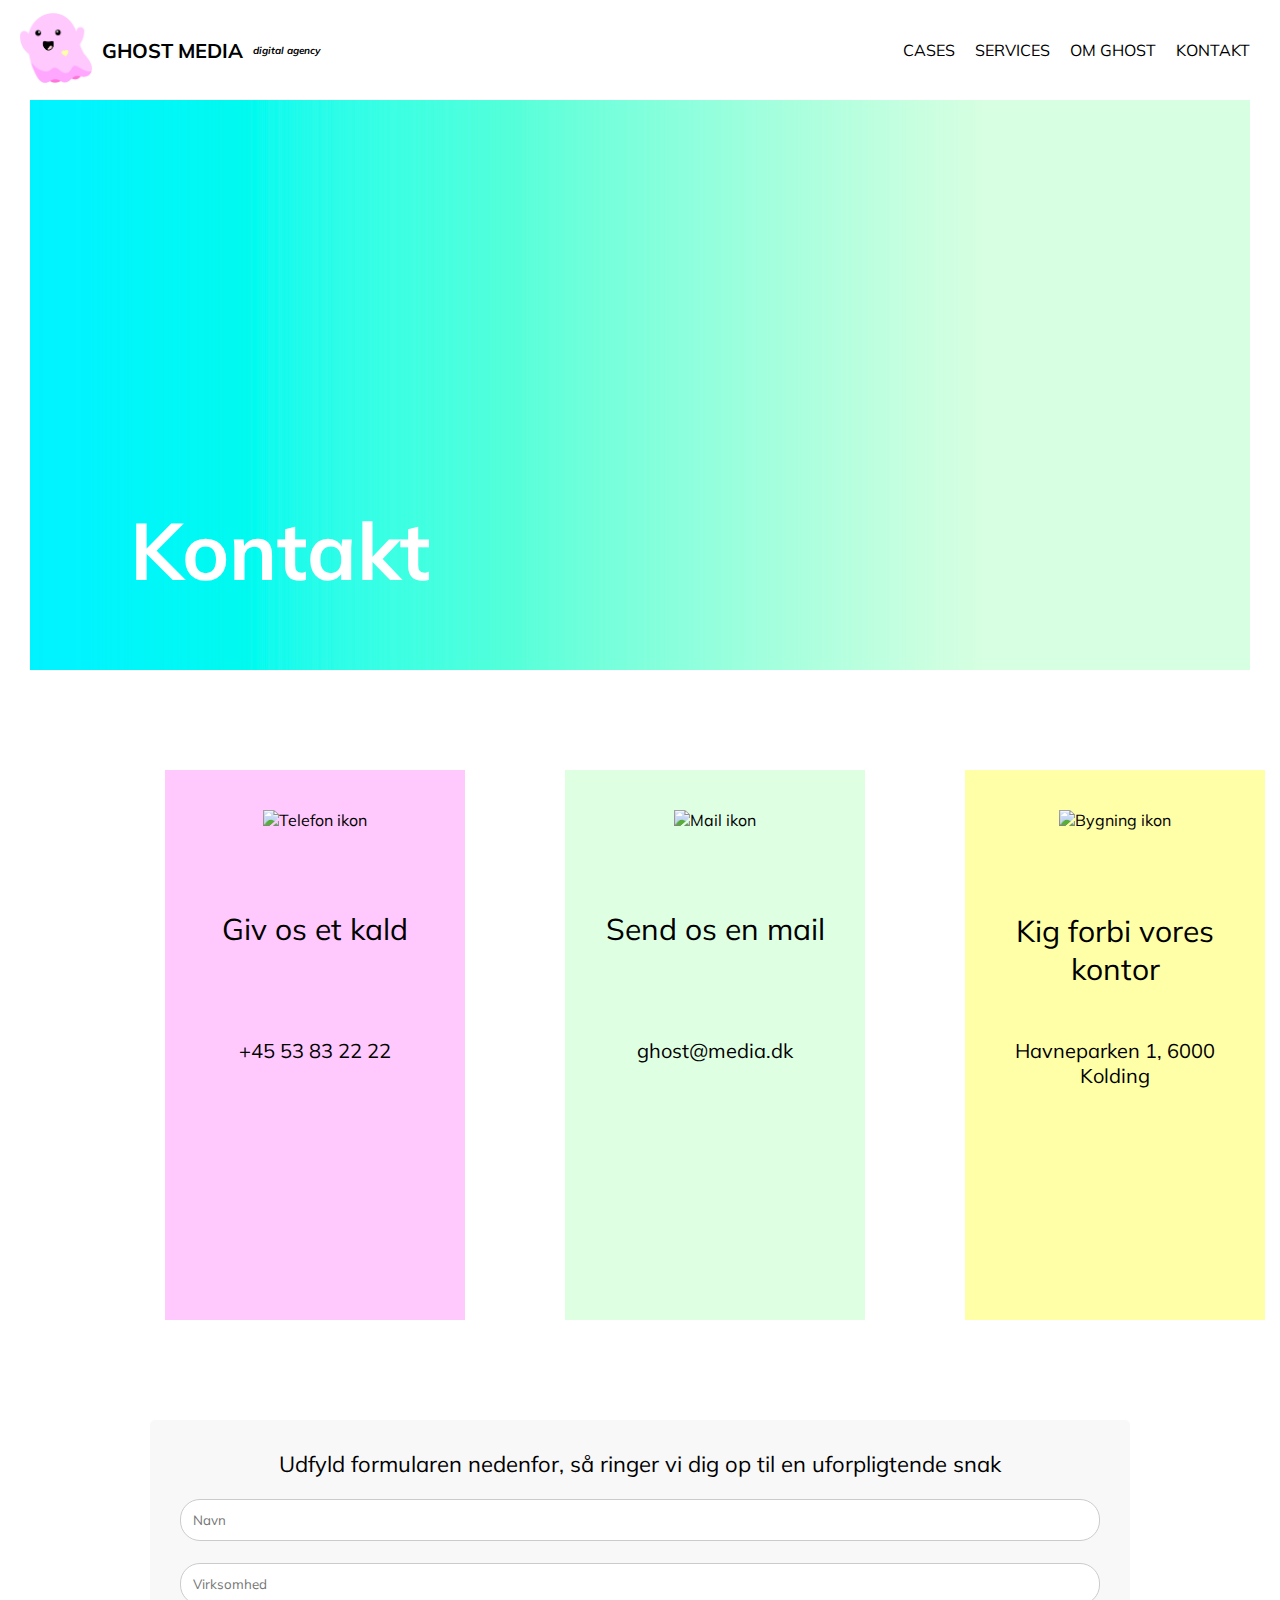
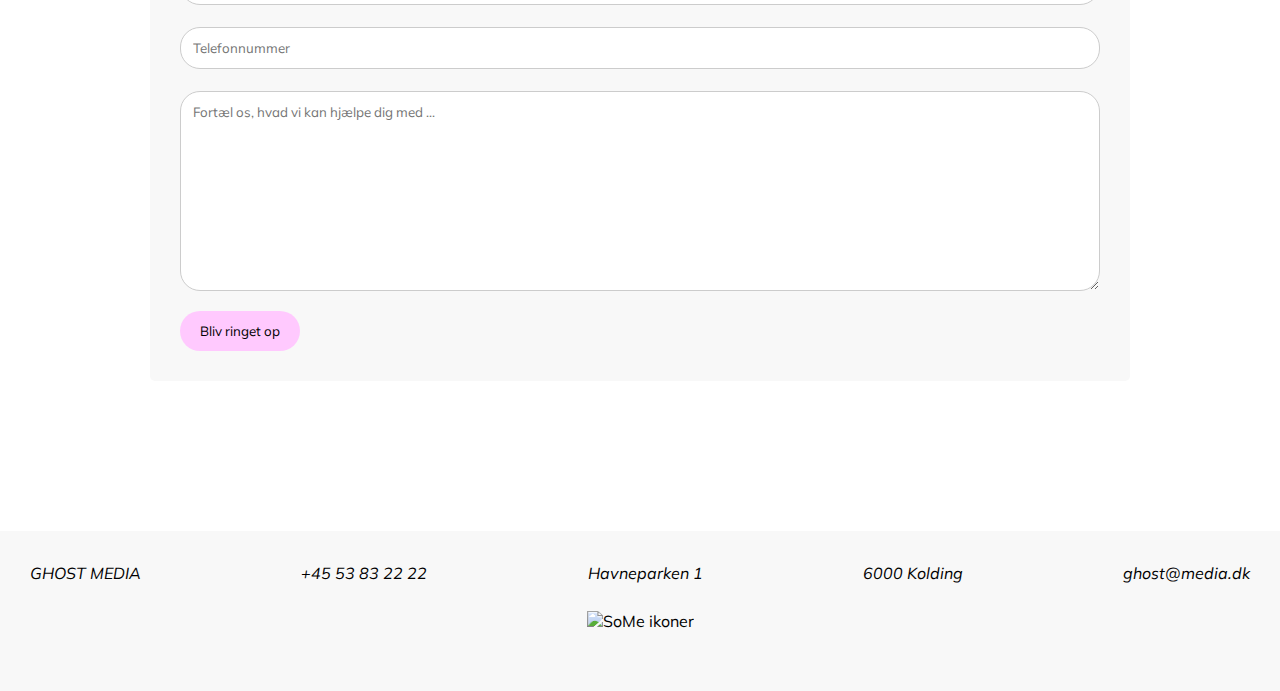
==== commit 8b02e31c: "den enelige" ====
--- a/website/kontaktside.html
+++ b/website/kontaktside.html
@@ -7,8 +7,8 @@
     <link rel="preconnect" href="https://fonts.googleapis.com"> 
     <link rel="preconnect" href="https://fonts.gstatic.com" crossorigin> 
     <link href="https://fonts.googleapis.com/css2?family=Mulish:wght@200;900&display=swap" rel="stylesheet">
-    <link rel="stylesheet" href="../website/css/stylesheet.css">
-    <link rel="icon" href="../website/img/logo.png" type="image/png">
+    <link rel="stylesheet" href="css/stylesheet.css">
+    <link rel="icon" href="img/logo.png" type="image/png">
     <meta name="viewport" content="width=device-width, initial-scale=1.0">
     <title>Ghost Media | Kontakt</title>
 </head>
@@ -17,7 +17,7 @@
         <nav>
             <div class="brand">
                 <a href="index.html">
-                    <img class="logo" src ="../website/img/logo.png" alt="logo">
+                    <img class="logo" src ="img/logo.png" alt="logo">
                 </a>
                 <h1>Ghost Media</h1>
                 <h2 class="h2header">digital agency</h2>
@@ -51,20 +51,20 @@
             <h2 class="h2kontakt">Kontakt</h2>
         </section>
         <div class="telefonboks">
-            <img class="telefonikon" src="../website/img/telefonikon.png" alt="Telefon ikon">
+            <img class="telefonikon" src="img/telefonIkon.png" alt="Telefon ikon">
             <br>
             <p class="telefonp1">Giv os et kald</p>
             <br>
             <p class="telefonp2">+45 53 83 22 22</p>
         </div>
         <div class="mailboks">
-            <img class="mailikon" src="../website/img/mailikon.png" alt="Mail ikon">
+            <img class="mailikon" src="img/mailIkon.png" alt="Mail ikon">
             <br>
             <p class="mailp1">Send os en mail</p>
             <p class="mailp2">ghost@media.dk</p>
         </div>
         <div class="bygningboks">
-            <img class="bygningikon" src="../website/img/bygningikon.png" alt="Bygning ikon">
+            <img class="bygningikon" src="img/bygningIkon.png" alt="Bygning ikon">
             <br>
             <p class="bygningp1">Kig forbi vores kontor</p>
             <br>
@@ -89,7 +89,7 @@
             <span>6000 Kolding</span>
             <span>ghost@media.dk</span>
         </address>
-        <img class="some" src="img/someikoner.png" alt="SoMe ikoner">
+        <img class="some" src="img/someIkoner.png" alt="SoMe ikoner">
     </footer>
 </body>
 </html>--- a/website/css/stylesheet.css
+++ b/website/css/stylesheet.css
@@ -94,7 +94,7 @@
     flex-direction: column;
     align-items: center;
     justify-content: center;
-    background-image: url(../img/index\ baggrund.png);
+    background-image: url(../img/indexBaggrund.png);
     background-size: cover;
     height: 500px;
     padding: 30px;
@@ -219,7 +219,7 @@
     flex-direction: column;
     align-items: center;
     justify-content: center;
-    background-image: url(../img/produkt\ baggrund.png);
+    background-image: url(../img/produktBaggrund.png);
     background-size: cover;
     height: 500px;
     padding: 30px;
@@ -301,7 +301,7 @@
     flex-direction: column;
     align-items: center;
     justify-content: center;
-    background-image: url(../img/kontakt\ baggrund.png);
+    background-image: url(../img/kontaktBaggrund.png);
     background-size: cover;
     height: 500px;
     padding: 30px;
